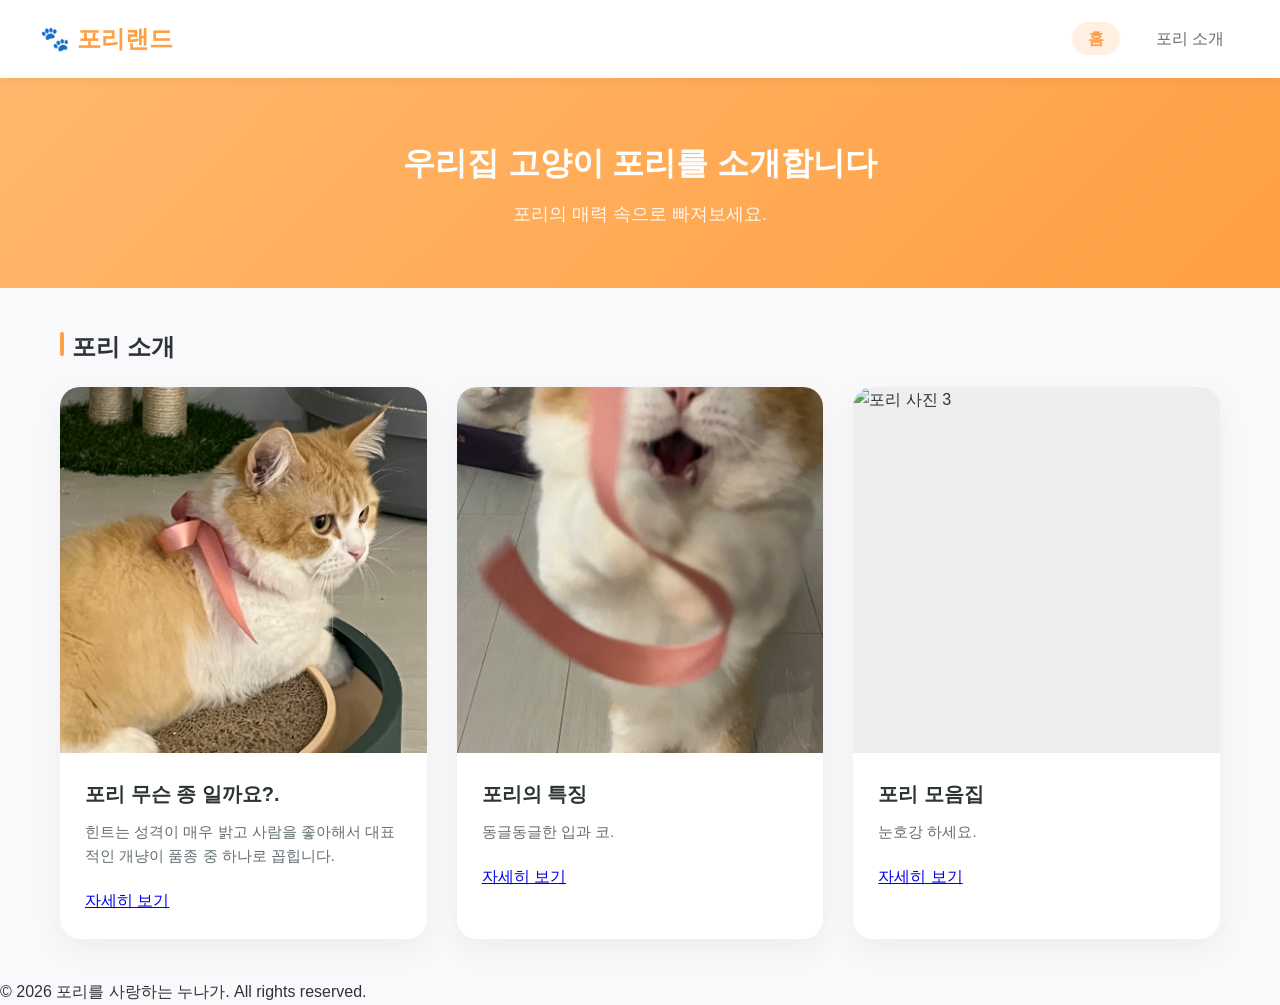
==== index.html @ 3e68a164 "Update index.html" ====
<!DOCTYPE html>
<html lang="ko">
<head>
    <meta charset="UTF-8">
    <meta name="viewport" content="width=device-width, initial-scale=1.0">
    <title>포리랜드 - 포리 소개</title>
    <link rel="stylesheet" href="style.css">
</head>
<body>

    <header>
        <div class="logo">🐾 포리랜드</div>
        <nav>
            <ul>
                <li><a href="index.html" class="active">홈</a></li>
                <li><a href="detail.html">포리 소개</a></li>
            </ul>
        </nav>
    </header>

    <section class="hero">
        <div class="hero-content">
            <h2>우리집 고양이 포리를 소개합니다</h2>
            <p>포리의 매력 속으로 빠져보세요.</p>
        </div>
    </section>

    <main class="container">
        <h3 class="section-title">포리 소개</h3>
        <div class="card-grid">
            
            <div class="card">
                <div class="card-img">
                    <img src="m1.jpeg" alt="포리 사진 1" style="width: 100%; height: 100%; object-fit: cover;">
                </div>
                <div class="card-body">
                    <h4>포리 무슨 종 일까요?.</h4>
                    <p>힌트는 성격이 매우 밝고 사람을 좋아해서 대표적인 개냥이 품종 중 하나로 꼽힙니다.</p>
                    <a href="detail1.html" class="btn">자세히 보기</a>
                </div>
            </div>

            <div class="card">
                <div class="card-img">
                   <img src="ccat.jpeg" alt="포리 사진 2" style="width: 100%; height: 100%; object-fit: cover;">
                </div>
                <div class="card-body">
                    <h4>포리의 특징</h4>
                    <p>동글동글한 입과 코.</p>
                    <a href="detail2.html" class="btn">자세히 보기</a>
                </div>
            </div>

            <div class="card">
                <div class="card-img">
                    <img src="m3.jpeg" alt="포리 사진 3" style="width: 100%; height: 100%; object-fit: cover;">
                </div>
                <div class="card-body">
                    <h4>포리 모음집</h4>
                    <p>눈호강 하세요.</p>
                    <a href="detail3.html" class="btn">자세히 보기</a>
                </div>
            </div>

        </div>
    </main>

    <footer>
        <p>&copy; 2026 포리를 사랑하는 누나가. All rights reserved.</p>
    </footer>

</body>
</html>
---- style.css ----
@charset "UTF-8";

/* ==========================================================================
   1. 기본 리셋 & 변수 설정
   ========================================================================== */
:root {
    --primary-color: #ff9f43;     /* 포인트 오렌지 */
    --primary-light: #fff0e2;    /* 연한 배경용 오렌지 */
    --bg-color: #f9f9fb;         /* 메인 배경색 */
    --card-bg: #ffffff;          /* 카드 및 헤더 배경색 */
    --text-main: #2d3436;        /* 메인 글자색 */
    --text-sub: #636e72;         /* 서브 글자색 */
    --border-color: #e1f2f6;     /* 경계선 색상 */
    --font-main: 'Noto Sans KR', sans-serif;
}

* {
    margin: 0;
    padding: 0;
    box-sizing: border-box;
}

html {
    scroll-behavior: smooth;
}

body {
    font-family: var(--font-main);
    background-color: var(--bg-color);
    color: var(--text-main);
    line-height: 1.6;
}

/* ==========================================================================
   2. 헤더 & 네비게이션
   ========================================================================== */
header {
    background-color: var(--card-bg);
    display: flex;
    justify-content: space-between;
    align-items: center;
    padding: 20px 40px;
    box-shadow: 0 2px 10px rgba(0, 0, 0, 0.05);
    position: sticky;
    top: 0;
    z-index: 1000;
}

header .logo {
    font-size: 24px;
    font-weight: bold;
    color: var(--primary-color);
}

header nav ul {
    display: flex;
    list-style: none;
    gap: 20px;
}

header nav ul li a {
    text-decoration: none;
    color: var(--text-sub);
    font-weight: 500;
    padding: 8px 16px;
    border-radius: 20px;
    transition: all 0.3s ease;
}

header nav ul li a:hover, 
header nav ul li a.active {
    background-color: var(--primary-light);
    color: var(--primary-color);
    font-weight: bold;
}

/* ==========================================================================
   3. 히어로 섹션 (상단 배너)
   ========================================================================== */
.hero {
    background: linear-gradient(135deg, #ffb86c 0%, #ff9f43 100%);
    color: white;
    padding: 60px 20px;
    text-align: center;
}

.hero-content h2 {
    font-size: 32px;
    margin-bottom: 10px;
}

.hero-content p {
    font-size: 18px;
    opacity: 0.9;
}

/* ==========================================================================
   4. 메인 컨테이너 & 카드 그리드 레이아웃
   ========================================================================== */
.container {
    max-width: 1200px;
    margin: 40px auto;
    padding: 0 20px;
}

.section-title {
    font-size: 24px;
    margin-bottom: 20px;
    position: relative;
    padding-left: 12px;
}

.section-title::before {
    content: '';
    position: absolute;
    left: 0;
    top: 4px;
    width: 4px;
    height: 24px;
    background-color: var(--primary-color);
    border-radius: 2px;
}

/* 3열 카드 그리드 설정 */
.card-grid {
    display: grid;
    grid-template-columns: repeat(auto-fit, minmax(300px, 1fr));
    gap: 30px;
}

/* ==========================================================================
   5. 고양이 카드 디자인 (마우스 올리면 슥 올라가는 효과)
   ========================================================================== */
.card {
    background-color: var(--card-bg);
    border-radius: 20px;
    overflow: hidden;
    box-shadow: 0 10px 30px rgba(0, 0, 0, 0.05);
    transition: transform 0.3s ease, box-shadow 0.3s ease;
}

.card:hover {
    transform: translateY(-10px);
    box-shadow: 0 15px 35px rgba(0, 0, 0, 0.12);
}

/* 카드 이미지 영역 (정사각형 비율 유지) */
.card-img {
    position: relative;
    width: 100%;
    padding-top: 100%; /* 1:1 비율을 만드는 핵심 코드 */
    background-color: #eee;
}

/* 이미지 태그가 꽉 차게 들어가는 설정 */
.card-img img {
    position: absolute;
    top: 0;
    left: 0;
    width: 100%;
    height: 100%;
    object-fit: cover; /* 사진이 찌그러지지 않고 꽉 차게 잘라줌 */
}

/* 카드 텍스트 내용 */
.card-body {
    padding: 25px;
}

.card-body h4 {
    font-size: 20px;
    margin-bottom: 10px;
}

.card-body p {
    color: var(--text-sub);
    font-size: 15px;
    margin-bottom: 20px;
    height: 4
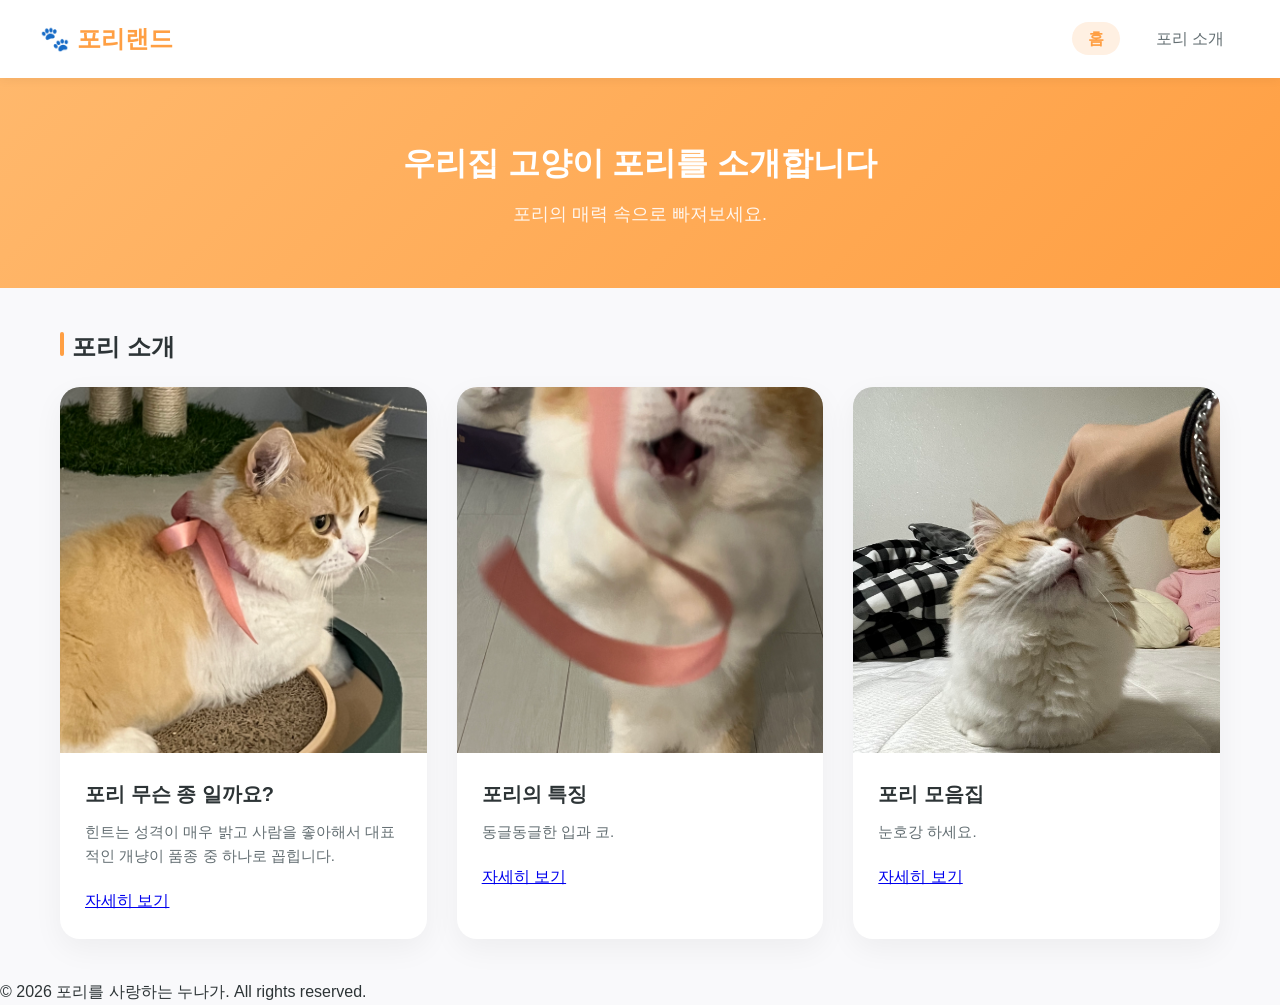
==== commit b1b74716: "Fix heading tag formatting in index.html" ====
--- a/index.html
+++ b/index.html
@@ -34,7 +34,7 @@
                     <img src="m1.jpeg" alt="포리 사진 1" style="width: 100%; height: 100%; object-fit: cover;">
                 </div>
                 <div class="card-body">
-                    <h4>포리 무슨 종 일까요?.</h4>
+                    <h4>포리 무슨 종 일까요?</h4>
                     <p>힌트는 성격이 매우 밝고 사람을 좋아해서 대표적인 개냥이 품종 중 하나로 꼽힙니다.</p>
                     <a href="detail1.html" class="btn">자세히 보기</a>
                 </div>
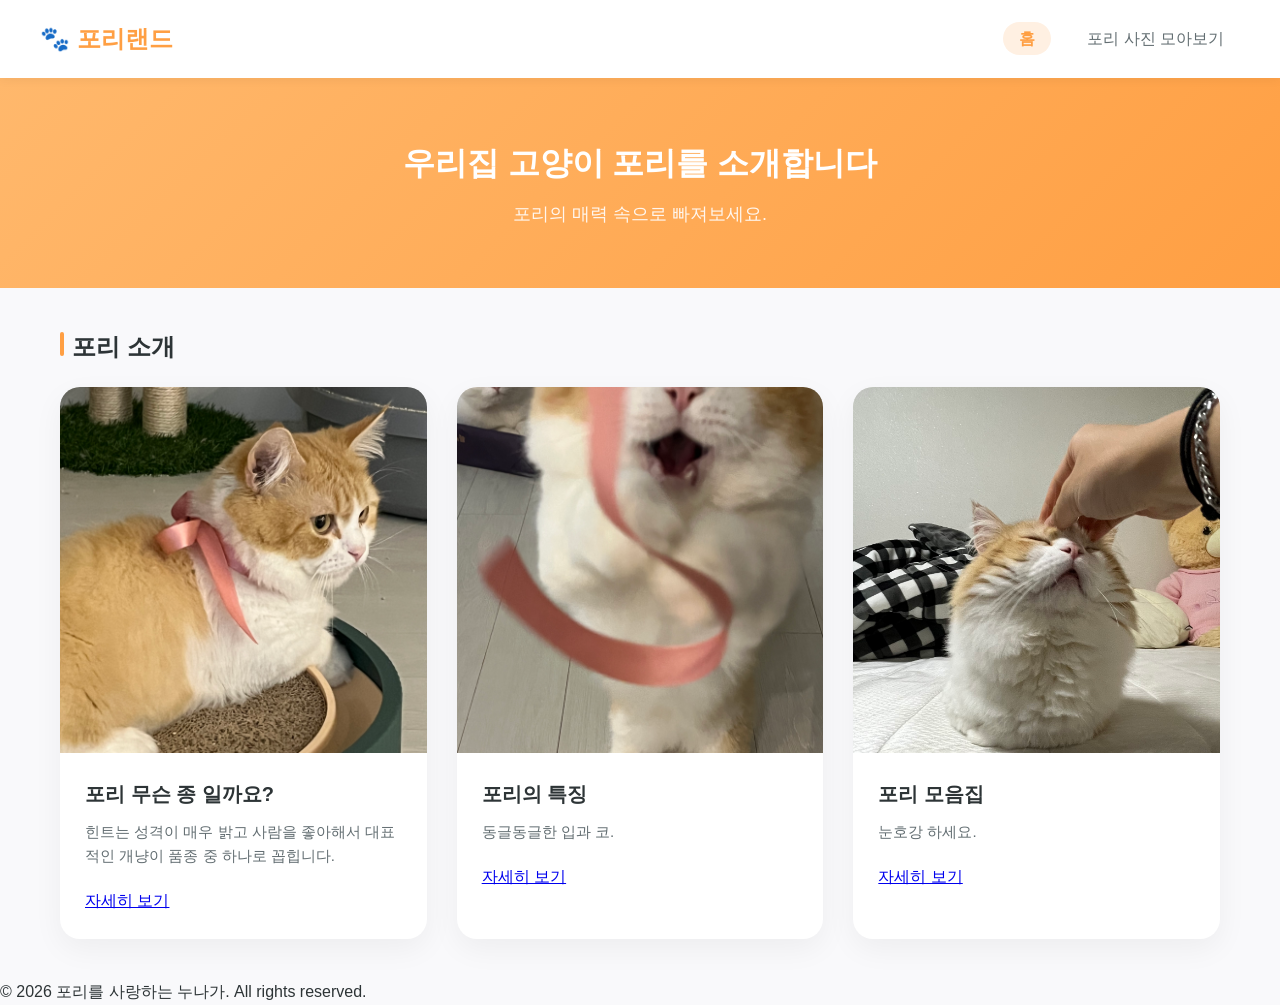
==== commit 7dd68c63: "Update navigation link text in index.html" ====
--- a/index.html
+++ b/index.html
@@ -13,7 +13,7 @@
         <nav>
             <ul>
                 <li><a href="index.html" class="active">홈</a></li>
-                <li><a href="detail.html">포리 소개</a></li>
+                <li><a href="detail.html">포리 사진 모아보기</a></li>
             </ul>
         </nav>
     </header>
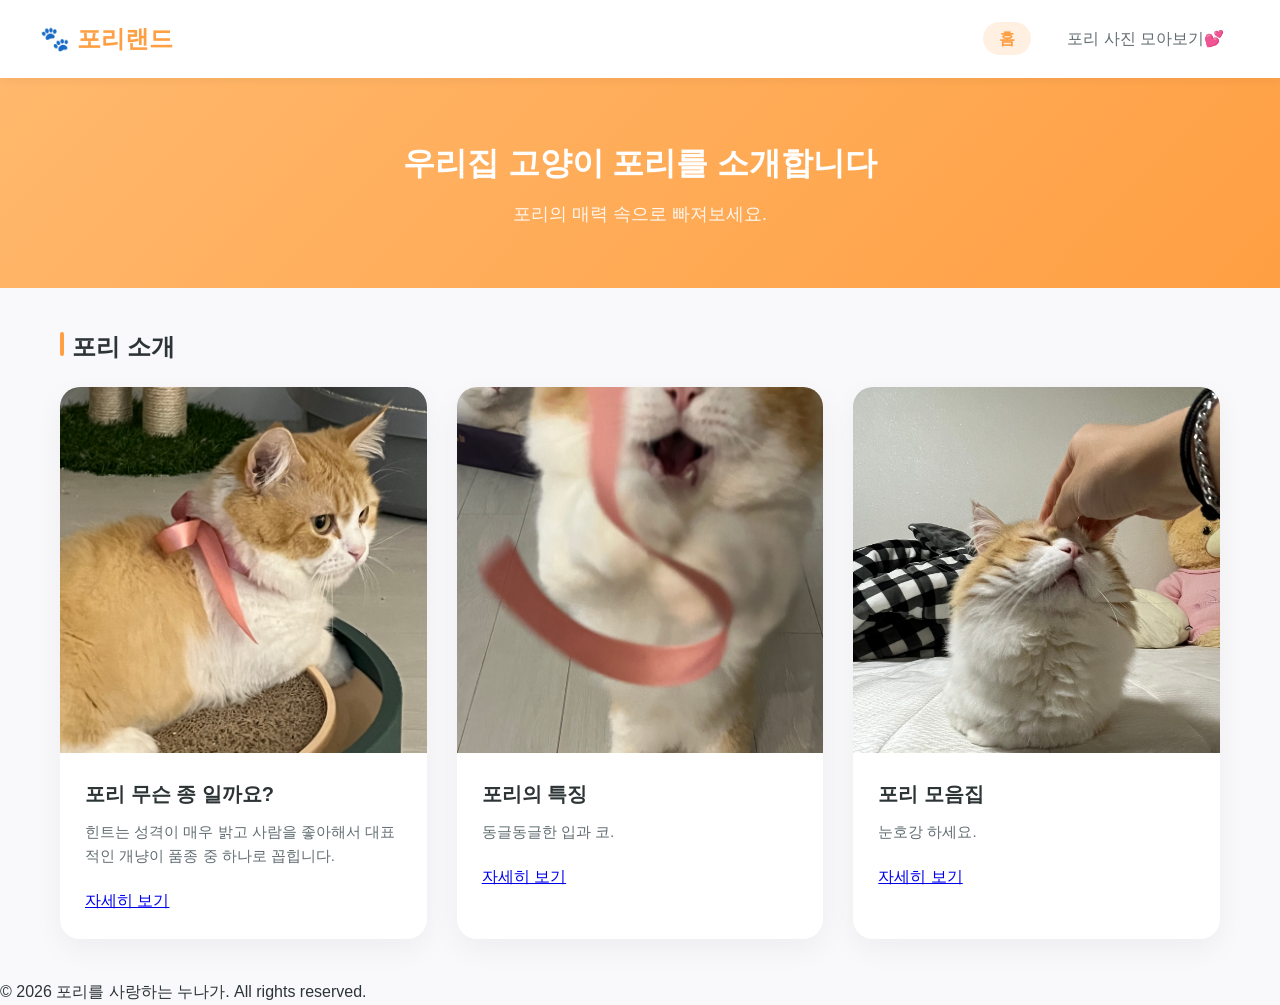
==== commit 9c373b2a: "Add emoji to detail link in index.html" ====
--- a/index.html
+++ b/index.html
@@ -13,7 +13,7 @@
         <nav>
             <ul>
                 <li><a href="index.html" class="active">홈</a></li>
-                <li><a href="detail.html">포리 사진 모아보기</a></li>
+                <li><a href="detail.html">포리 사진 모아보기💕</a></li>
             </ul>
         </nav>
     </header>
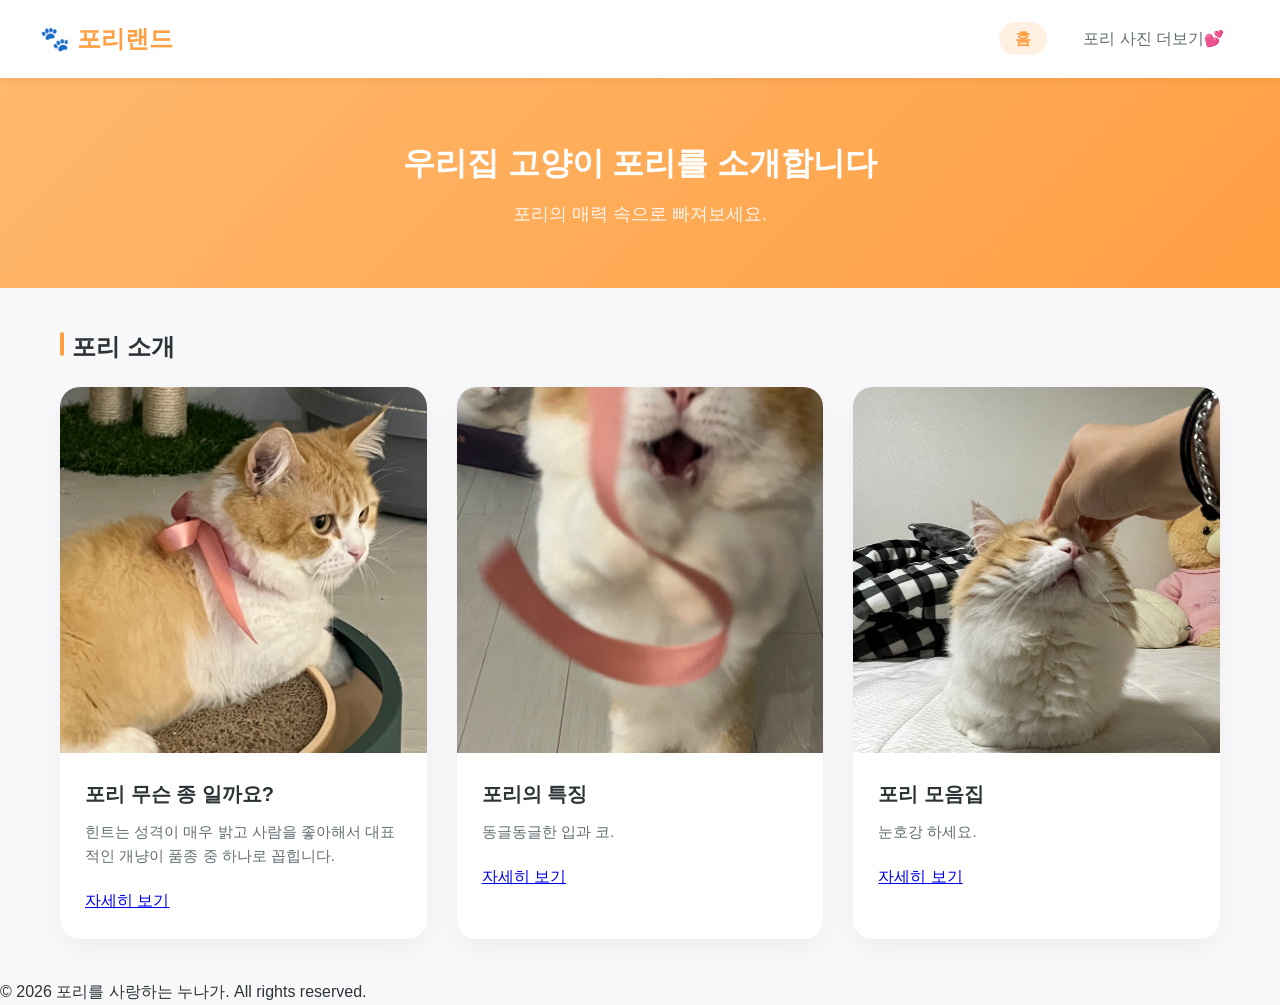
==== commit 95eb572f: "Update index.html" ====
--- a/index.html
+++ b/index.html
@@ -13,7 +13,7 @@
         <nav>
             <ul>
                 <li><a href="index.html" class="active">홈</a></li>
-                <li><a href="detail.html">포리 사진 모아보기💕</a></li>
+                <li><a href="detail4.html">포리 사진 더보기💕</a></li>
             </ul>
         </nav>
     </header>
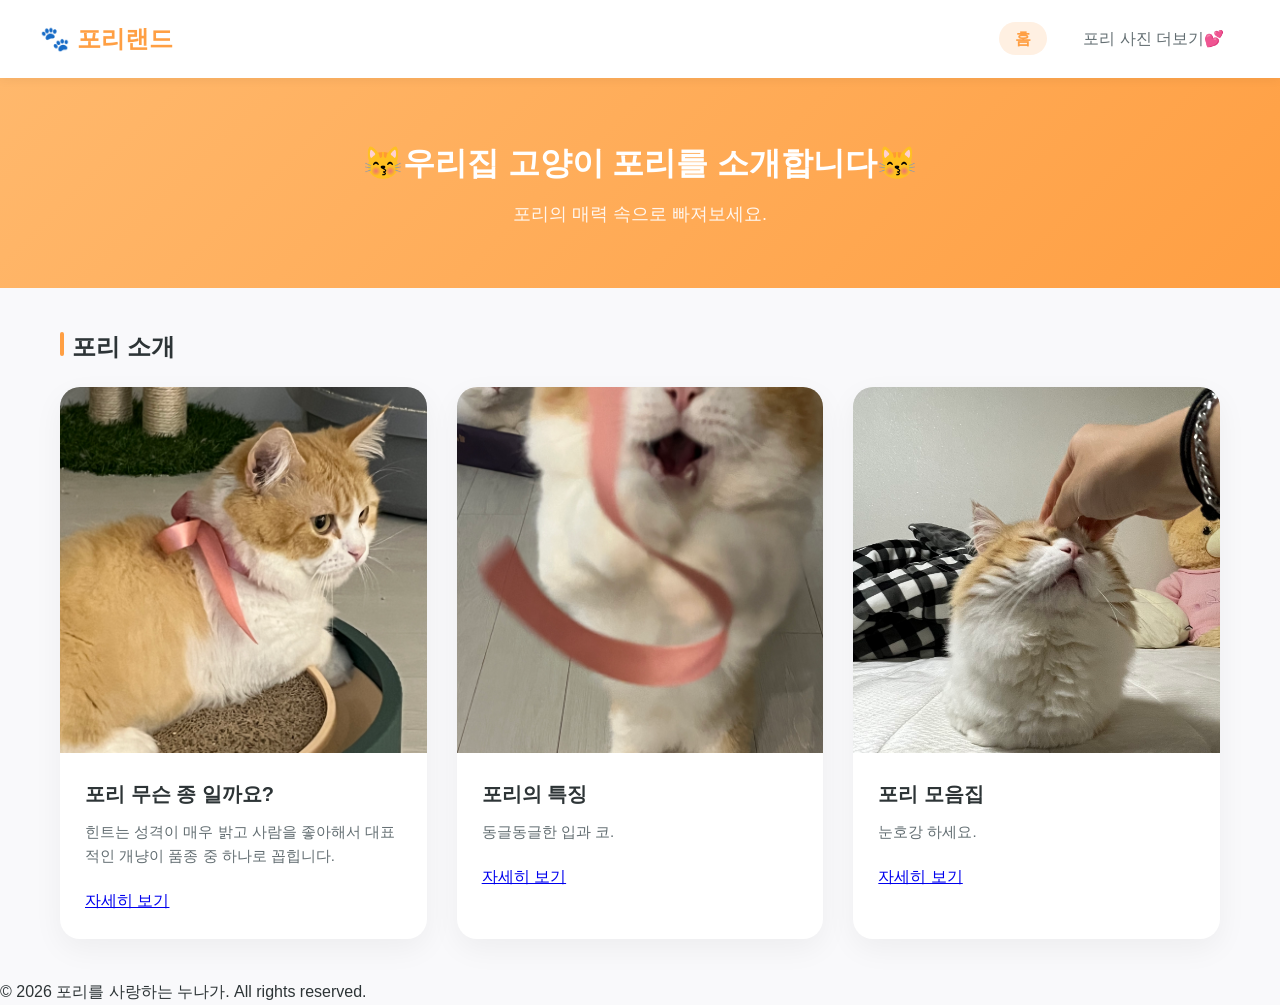
==== commit 0371f282: "Update index.html" ====
--- a/index.html
+++ b/index.html
@@ -20,7 +20,7 @@
 
     <section class="hero">
         <div class="hero-content">
-            <h2>우리집 고양이 포리를 소개합니다</h2>
+            <h2>😽우리집 고양이 포리를 소개합니다😽</h2>
             <p>포리의 매력 속으로 빠져보세요.</p>
         </div>
     </section>
